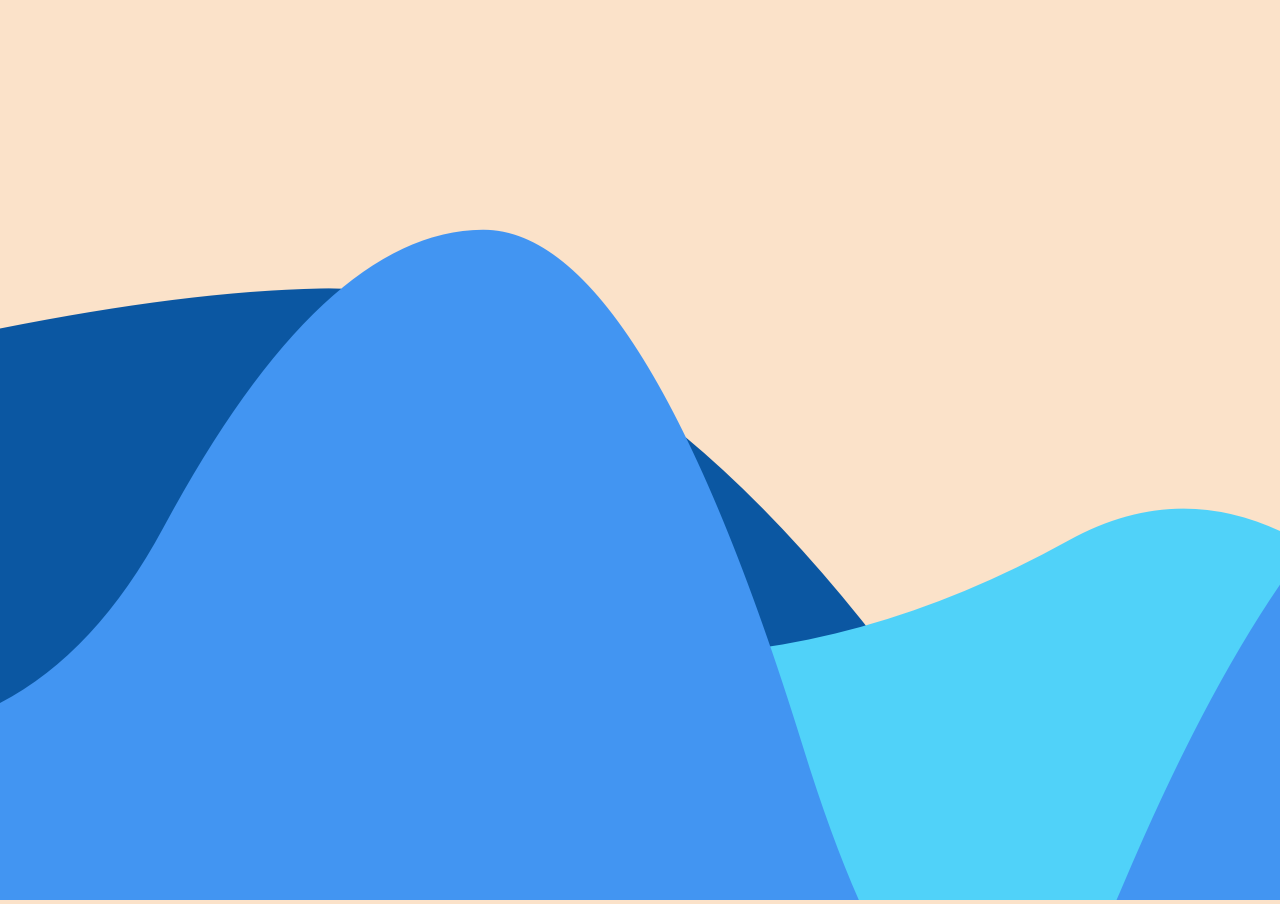
==== index.html @ 3a4335f3 "Initial commit" ====
<!DOCTYPE html>
<html lang="en">
    <head>
        <meta charset="UTF-8">
        <meta http-equiv="X-UA-Compatible" content="IE=edge, chrome=1">
        <meta name="viewport" content="width=device-width, initial-scale=1.0">
        <title>Surfing</title>

        <link rel="stylesheet" type="text/css" href="style.css">
    </head>

    <body>
        <script type="module" src="app.js"></script>
        
    </body>
</html>
---- style.css ----
* {
    outline: 0;
    margin: 0;
    padding: 0;
}

html {
    width: 100%;
    height: 100%;
}

body {
    width: 100%;
    height: 100%;
    overflow: hidden;
    background-color: #fbe2c9;
}

canvas {
    width: 100%;
    height: 100%;
}
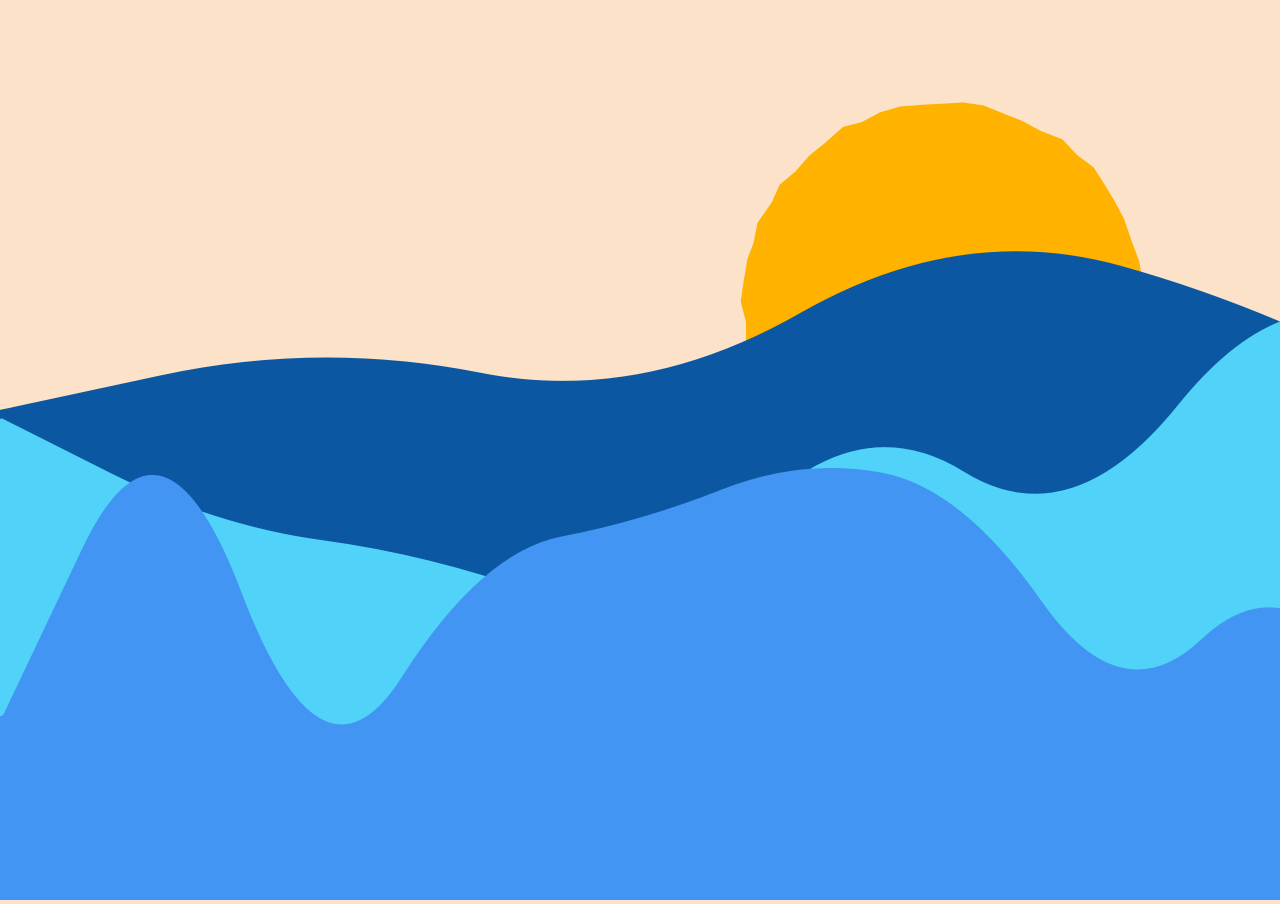
==== commit d25d58da: "디테일 변경" ====
--- a/index.html
+++ b/index.html
@@ -10,7 +10,6 @@
     </head>
 
     <body>
-        <script type="module" src="app.js"></script>
-        
+        <script type="module" src="app.js"></script>        
     </body>
 </html>
